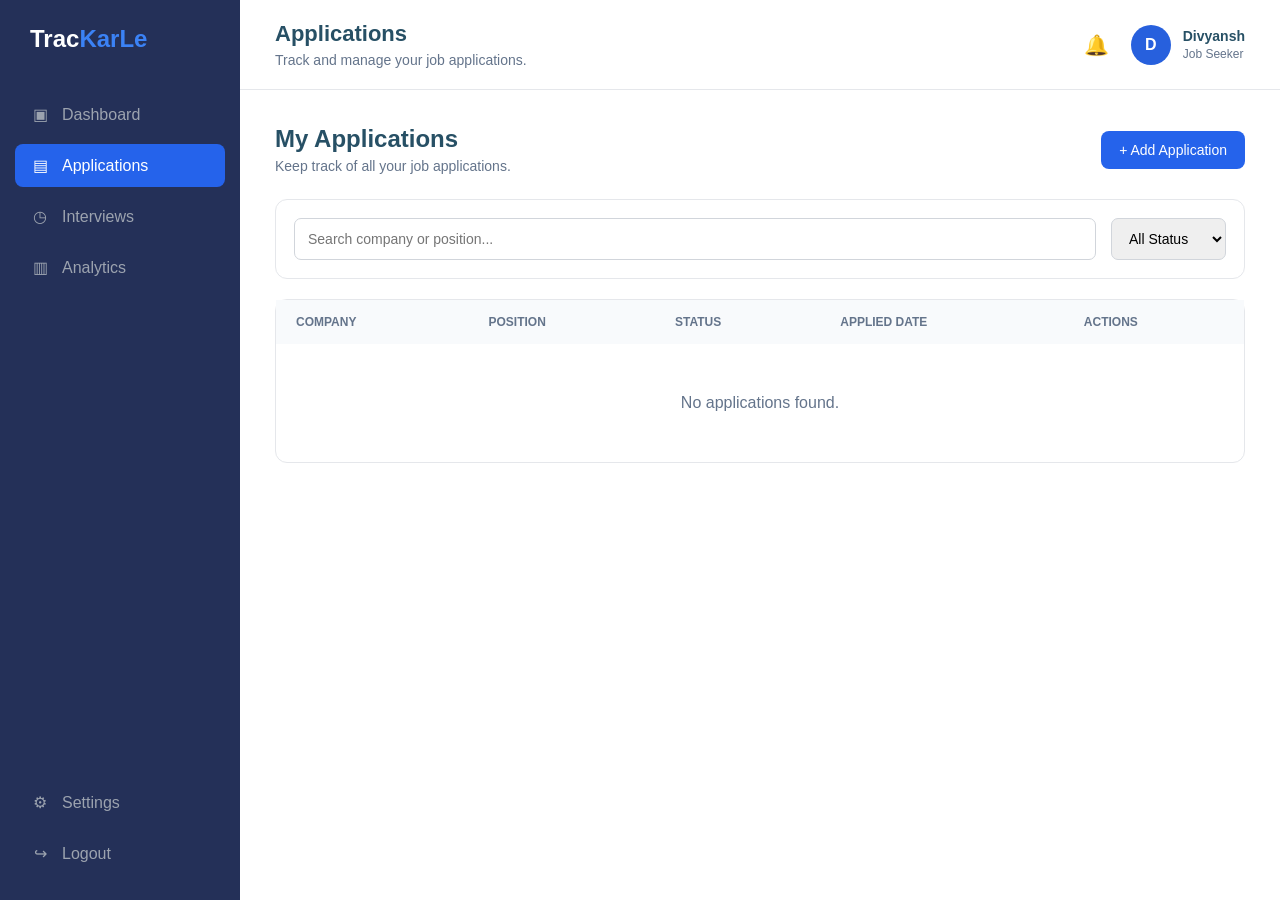
==== applications.html @ 7653cfcc "Initial commit" ====
<!DOCTYPE html>
<html lang="en">

<head>

    <meta charset="UTF-8">

    <meta name="viewport" content="width=device-width, initial-scale=1.0">

    <title>TracKarLe - Applications</title>

    <link rel="stylesheet" href="style.css">

</head>

<body>

    <div class="app">

        <!-- SIDEBAR -->

        <aside class="sidebar">

            <div class="logo">
                <h1>Trac<span>KarLe</span></h1>
            </div>

            <nav class="sidebar-nav">

                <a href="dashboard.html" class="nav-link">
                    <span>▣</span>
                    Dashboard
                </a>

                <a href="applications.html" class="nav-link active">
                    <span>▤</span>
                    Applications
                </a>

                <a href="interviews.html" class="nav-link">
                    <span>◷</span>
                    Interviews
                </a>

                <a href="analytics.html" class="nav-link">
                    <span>▥</span>
                    Analytics
                </a>

            </nav>

            <div class="sidebar-bottom">

                <a href="#" class="nav-link">
                    <span>⚙</span>
                    Settings
                </a>

                <a href="index.html" class="nav-link">
                    <span>↪</span>
                    Logout
                </a>

            </div>

        </aside>


        <!-- MAIN CONTENT -->

        <main class="main-content">

            <!-- TOPBAR -->

            <header class="topbar">

                <div>

                    <h2>Applications</h2>

                    <p class="welcome-text">
                        Track and manage your job applications.
                    </p>

                </div>

                <div class="profile">

                    <div class="notification">
                        🔔
                    </div>

                    <div class="avatar">
                        D
                    </div>

                    <div class="profile-info">

                        <strong>Divyansh</strong>

                        <span>Job Seeker</span>

                    </div>

                </div>

            </header>


            <!-- APPLICATION CONTENT -->

            <section class="dashboard">

                <!-- PAGE HEADER -->

                <div class="applications-header">

                    <div>

                        <h2>My Applications</h2>

                        <p>
                            Keep track of all your job applications.
                        </p>

                    </div>

                    <button
                        class="primary-btn"
                        id="addApplicationBtn"
                    >
                        + Add Application
                    </button>

                </div>


                <!-- SEARCH + FILTER -->

                <div class="filters">

                    <input
                        type="text"
                        id="searchInput"
                        placeholder="Search company or position..."
                    >

                    <select id="statusFilter">

                        <option value="all">
                            All Status
                        </option>

                        <option value="Applied">
                            Applied
                        </option>

                        <option value="Interview">
                            Interview
                        </option>

                        <option value="Offer">
                            Offer
                        </option>

                        <option value="Rejected">
                            Rejected
                        </option>

                        <option value="Withdrawn">
                            Withdrawn
                        </option>

                    </select>

                </div>


                <!-- APPLICATION TABLE -->

                <div class="applications-card">

                    <table>

                        <thead>

                            <tr>

                                <th>Company</th>

                                <th>Position</th>

                                <th>Status</th>

                                <th>Applied Date</th>

                                <th>Actions</th>

                            </tr>

                        </thead>

                        <tbody id="applicationsTable">

                        </tbody>

                    </table>


                    <!-- EMPTY MESSAGE -->

                    <div
                        id="emptyMessage"
                        class="empty-message"
                    >
                        No applications found.
                    </div>

                </div>

            </section>

        </main>

    </div>


    <!-- ADD APPLICATION MODAL -->

    <div
        class="modal-overlay"
        id="applicationModal"
    >

        <div class="modal">

            <div class="modal-header">

                <div>

                    <h2 id="modalTitle">
                        Add Application
                    </h2>

                    <p>
                        Add a new job application.
                    </p>

                </div>

                <button
                    class="close-btn"
                    id="closeModalBtn"
                >
                    ×
                </button>

            </div>


            <form id="applicationForm">

                <input
                    type="hidden"
                    id="editId"
                >


                <div class="form-group">

                    <label for="company">
                        Company Name
                    </label>

                    <input
                        type="text"
                        id="company"
                        placeholder="e.g. Google"
                        required
                    >

                </div>


                <div class="form-group">

                    <label for="position">
                        Job Position
                    </label>

                    <input
                        type="text"
                        id="position"
                        placeholder="e.g. Frontend Intern"
                        required
                    >

                </div>


                <div class="form-row">

                    <div class="form-group">

                        <label for="status">
                            Status
                        </label>

                        <select id="status">

                            <option value="Applied">
                                Applied
                            </option>

                            <option value="Interview">
                                Interview
                            </option>

                            <option value="Offer">
                                Offer
                            </option>

                            <option value="Rejected">
                                Rejected
                            </option>

                            <option value="Withdrawn">
                                Withdrawn
                            </option>

                        </select>

                    </div>


                    <div class="form-group">

                        <label for="date">
                            Applied Date
                        </label>

                        <input
                            type="date"
                            id="date"
                            required
                        >

                    </div>

                </div>


                <div class="form-group">

                    <label for="jobUrl">
                        Job URL
                    </label>

                    <input
                        type="url"
                        id="jobUrl"
                        placeholder="https://..."
                    >

                </div>


                <div class="form-group">

                    <label for="notes">
                        Notes
                    </label>

                    <textarea
                        id="notes"
                        placeholder="Add notes..."
                    ></textarea>

                </div>


                <div class="modal-actions">

                    <button
                        type="button"
                        class="cancel-btn"
                        id="cancelBtn"
                    >
                        Cancel
                    </button>

                    <button
                        type="submit"
                        class="primary-btn"
                    >
                        Save Application
                    </button>

                </div>

            </form>

        </div>

    </div>


    <script src="script.js"></script>

</body>

</html>
---- style.css ----
/* =========================
   RESET
========================= */

* {
    margin: 0;
    padding: 0;
    box-sizing: border-box;
}


/* =========================
   BODY
========================= */

body {
    font-family: Arial, sans-serif;
    background-color: white;
    color: #275065;
}


/* =========================
   APP LAYOUT
========================= */

.app {
    display: flex;
    min-height: 100vh;
}


/* =========================
   SIDEBAR
========================= */

.sidebar {
    width: 240px;
    min-height: 100vh;

    background-color: #243058;

    color: white;

    padding: 25px 15px;

    display: flex;
    flex-direction: column;
}


/* LOGO */

.logo {
    padding: 0 15px;
    margin-bottom: 40px;
}

.logo h1 {
    font-size: 24px;
}

.logo span {
    color: #3b82f6;
}


/* NAVIGATION */

.sidebar-nav {
    display: flex;
    flex-direction: column;

    gap: 8px;
}


.nav-link {
    display: flex;
    align-items: center;

    gap: 12px;

    padding: 12px 15px;

    color: #9ca3af;

    text-decoration: none;

    border-radius: 8px;

    transition: 0.2s;
}


.nav-link:hover {
    background-color: #1f2937;

    color: white;
}


.nav-link.active {
    background-color: #2563eb;

    color: white;
}


.nav-link span {
    width: 20px;

    text-align: center;
}


/* SIDEBAR BOTTOM */

.sidebar-bottom {
    margin-top: auto;

    display: flex;
    flex-direction: column;

    gap: 8px;
}


/* =========================
   MAIN CONTENT
========================= */

.main-content {
    flex: 1;

    min-width: 0;
}


/* =========================
   TOPBAR
========================= */

.topbar {
    height: 90px;

    background-color: white;

    border-bottom: 1px solid #e5e7eb;

    display: flex;

    align-items: center;

    justify-content: space-between;

    padding: 0 35px;
}


.topbar h2 {
    font-size: 22px;

    margin-bottom: 5px;
}


.welcome-text {
    color: #64748b;

    font-size: 14px;
}


/* PROFILE */

.profile {
    display: flex;

    align-items: center;

    gap: 12px;
}


.notification {
    font-size: 20px;

    margin-right: 10px;

    cursor: pointer;
}


.avatar {
    width: 40px;
    height: 40px;

    background-color: #2760dd;

    color: white;

    border-radius: 50%;

    display: flex;

    align-items: center;

    justify-content: center;

    font-weight: bold;
}


.profile-info {
    display: flex;

    flex-direction: column;

    gap: 3px;
}


.profile-info strong {
    font-size: 14px;
}


.profile-info span {
    font-size: 12px;

    color: #64748b;
}


/* =========================
   DASHBOARD
========================= */

.dashboard {
    padding: 35px;
}


/* =========================
   STAT CARDS
========================= */

.stats-grid {
    display: grid;

    grid-template-columns:
        repeat(4, 1fr);

    gap: 20px;

    margin-bottom: 25px;
}


.stat-card {
    background-color: white;

    border: 1px solid #e5e7eb;

    border-radius: 12px;

    padding: 22px;

    display: flex;

    align-items: center;

    gap: 15px;
}


.stat-icon {
    width: 48px;
    height: 48px;

    border-radius: 10px;

    background-color: #eff6ff;

    display: flex;

    align-items: center;

    justify-content: center;

    font-size: 22px;
}


.stat-card p {
    color: #64748b;

    font-size: 13px;

    margin-bottom: 5px;
}


.stat-card h3 {
    font-size: 25px;
}


/* =========================
   DASHBOARD GRID
========================= */

.dashboard-grid {
    display: grid;

    grid-template-columns: 2fr 1fr;

    gap: 20px;
}


/* =========================
   CARD
========================= */

.card {
    background-color: rgb(255, 255, 255);

    border: 1px solid #e5e7eb;

    border-radius: 12px;

    padding: 25px;
}


.card-header {
    display: flex;

    align-items: center;

    justify-content: space-between;

    margin-bottom: 25px;
}


.card-header h3 {
    font-size: 17px;

    margin-bottom: 5px;
}


.card-header p {
    font-size: 13px;

    color: #64748b;
}


.card-header a {
    color: #2563eb;

    text-decoration: none;

    font-size: 13px;
}


/* =========================
   CHART
========================= */

.chart-placeholder {
    height: 250px;

    display: flex;

    align-items: flex-end;

    justify-content: space-around;

    border-bottom: 1px solid #e5e7eb;

    padding: 20px 10px 0;
}


.chart-bar {
    width: 35px;

    background-color: #3b82f6;

    border-radius: 6px 6px 0 0;

    position: relative;

    min-height: 20px;
}


.chart-bar span {
    position: absolute;

    bottom: -25px;

    left: 50%;

    transform: translateX(-50%);

    font-size: 11px;

    color: #64748b;
}


/* =========================
   INTERVIEWS
========================= */

.interview-item {
    display: flex;

    align-items: center;

    gap: 12px;

    padding: 15px 0;

    border-bottom: 1px solid #e5e7eb;
}


.interview-item:last-child {
    border-bottom: none;
}


.company-logo {
    width: 40px;
    height: 40px;

    border-radius: 8px;

    background-color: #eff6ff;

    color: #2563eb;

    display: flex;

    align-items: center;

    justify-content: center;

    font-weight: bold;
}


.interview-details {
    display: flex;

    flex-direction: column;

    gap: 3px;
}


.interview-details strong {
    font-size: 14px;
}


.interview-details span {
    font-size: 12px;

    color: #64748b;
}


.interview-details small {
    font-size: 11px;

    color: #94a3b8;
}


/* =========================
   MOBILE
========================= */

@media (max-width: 1000px) {

    .stats-grid {
        grid-template-columns:
            repeat(2, 1fr);
    }

    .dashboard-grid {
        grid-template-columns: 1fr;
    }

}


@media (max-width: 700px) {

    .sidebar {
        width: 70px;

        padding: 20px 10px;
    }


    .logo h1 {
        font-size: 0;
    }


    .logo h1::after {
        content: "TKL";

        font-size: 20px;
    }


    .nav-link {
        justify-content: center;

        padding: 12px;
    }


    .nav-link:not(.active) span,
    .nav-link span {
        margin: 0;
    }


    .nav-link {
        font-size: 0;
    }


    .nav-link span {
        font-size: 18px;
    }


    .profile-info {
        display: none;
    }


    .topbar {
        padding: 0 20px;
    }


    .dashboard {
        padding: 20px;
    }


    .stats-grid {
        grid-template-columns: 1fr;
    }

}
/* =========================
   APPLICATIONS PAGE
========================= */

.applications-header {
    display: flex;
    align-items: center;
    justify-content: space-between;

    margin-bottom: 25px;
}

.applications-header h2 {
    margin-bottom: 5px;
}

.applications-header p {
    color: #64748b;
    font-size: 14px;
}


/* BUTTON */

.primary-btn {
    background-color: #2563eb;
    color: white;

    border: none;
    border-radius: 8px;

    padding: 11px 18px;

    font-size: 14px;

    cursor: pointer;

    transition: 0.2s;
}

.primary-btn:hover {
    background-color: #1d4ed8;
}


/* FILTERS */

.filters {
    background-color: white;

    border: 1px solid #e5e7eb;

    border-radius: 12px;

    padding: 18px;

    display: flex;

    gap: 15px;

    margin-bottom: 20px;
}

.filters input {
    flex: 1;
}

.filters input,
.filters select {
    padding: 11px 13px;

    border: 1px solid #d1d5db;

    border-radius: 7px;

    font-size: 14px;

    outline: none;
}

.filters input:focus,
.filters select:focus {
    border-color: #2563eb;
}


/* APPLICATION TABLE */

.applications-card {
    background-color: white;

    border: 1px solid #e5e7eb;

    border-radius: 12px;

    overKarLe-x: auto;
}

.applications-card table {
    width: 100%;

    border-collapse: collapse;
}

.applications-card th {
    background-color: #f8fafc;

    color: #64748b;

    font-size: 12px;

    text-align: left;

    padding: 15px 20px;

    text-transform: uppercase;
}

.applications-card td {
    padding: 18px 20px;

    border-top: 1px solid #e5e7eb;

    font-size: 14px;
}


/* STATUS */

.status {
    display: inline-block;

    padding: 5px 10px;

    border-radius: 20px;

    font-size: 12px;

    font-weight: 600;
}

.status-applied {
    background-color: #eff6ff;
    color: #2563eb;
}

.status-interview {
    background-color: #fef3c7;
    color: #92400e;
}

.status-offer {
    background-color: #dcfce7;
    color: #166534;
}

.status-rejected {
    background-color: #fee2e2;
    color: #991b1b;
}

.status-withdrawn {
    background-color: #f1f5f9;
    color: #475569;
}


/* ACTION BUTTONS */

.action-btn {
    border: none;

    background: none;

    cursor: pointer;

    margin-right: 10px;

    font-size: 13px;
}

.edit-btn {
    color: #2563eb;
}

.delete-btn {
    color: #dc2626;
}


/* EMPTY MESSAGE */

.empty-message {
    text-align: center;

    padding: 50px;

    color: #64748b;

    display: none;
}


/* =========================
   MODAL
========================= */

.modal-overlay {
    position: fixed;

    inset: 0;

    background-color: rgba(15, 23, 42, 0.6);

    display: none;

    align-items: center;

    justify-content: center;

    padding: 20px;

    z-index: 1000;
}

.modal-overlay.show {
    display: flex;
}


.modal {
    background-color: white;

    width: 100%;

    max-width: 550px;

    max-height: 90vh;

    overKarLe-y: auto;

    border-radius: 12px;

    padding: 25px;
}


/* MODAL HEADER */

.modal-header {
    display: flex;

    justify-content: space-between;

    align-items: flex-start;

    margin-bottom: 25px;
}

.modal-header h2 {
    margin-bottom: 5px;
}

.modal-header p {
    color: #64748b;

    font-size: 13px;
}


.close-btn {
    border: none;

    background: none;

    font-size: 28px;

    color: #64748b;

    cursor: pointer;
}


/* FORM */

.form-group {
    display: flex;

    flex-direction: column;

    gap: 7px;

    margin-bottom: 18px;
}

.form-group label {
    font-size: 13px;

    font-weight: 600;

    color: #334155;
}

.form-group input,
.form-group select,
.form-group textarea {
    padding: 11px 12px;

    border: 1px solid #d1d5db;

    border-radius: 7px;

    font-size: 14px;

    font-family: inherit;

    outline: none;
}

.form-group textarea {
    min-height: 90px;

    resize: vertical;
}

.form-group input:focus,
.form-group select:focus,
.form-group textarea:focus {
    border-color: #2563eb;
}


.form-row {
    display: grid;

    grid-template-columns: 1fr 1fr;

    gap: 15px;
}


/* MODAL ACTIONS */

.modal-actions {
    display: flex;

    justify-content: flex-end;

    gap: 10px;

    margin-top: 25px;
}

.cancel-btn {
    background-color: #f1f5f9;

    color: #334155;

    border: none;

    padding: 11px 18px;

    border-radius: 8px;

    cursor: pointer;
}

.cancel-btn:hover {
    background-color: #e2e8f0;
}


/* MOBILE */

@media (max-width: 700px) {

    .applications-header {
        flex-direction: column;

        align-items: flex-start;

        gap: 15px;
    }

    .filters {
        flex-direction: column;
    }

    .form-row {
        grid-template-columns: 1fr;
    }

}
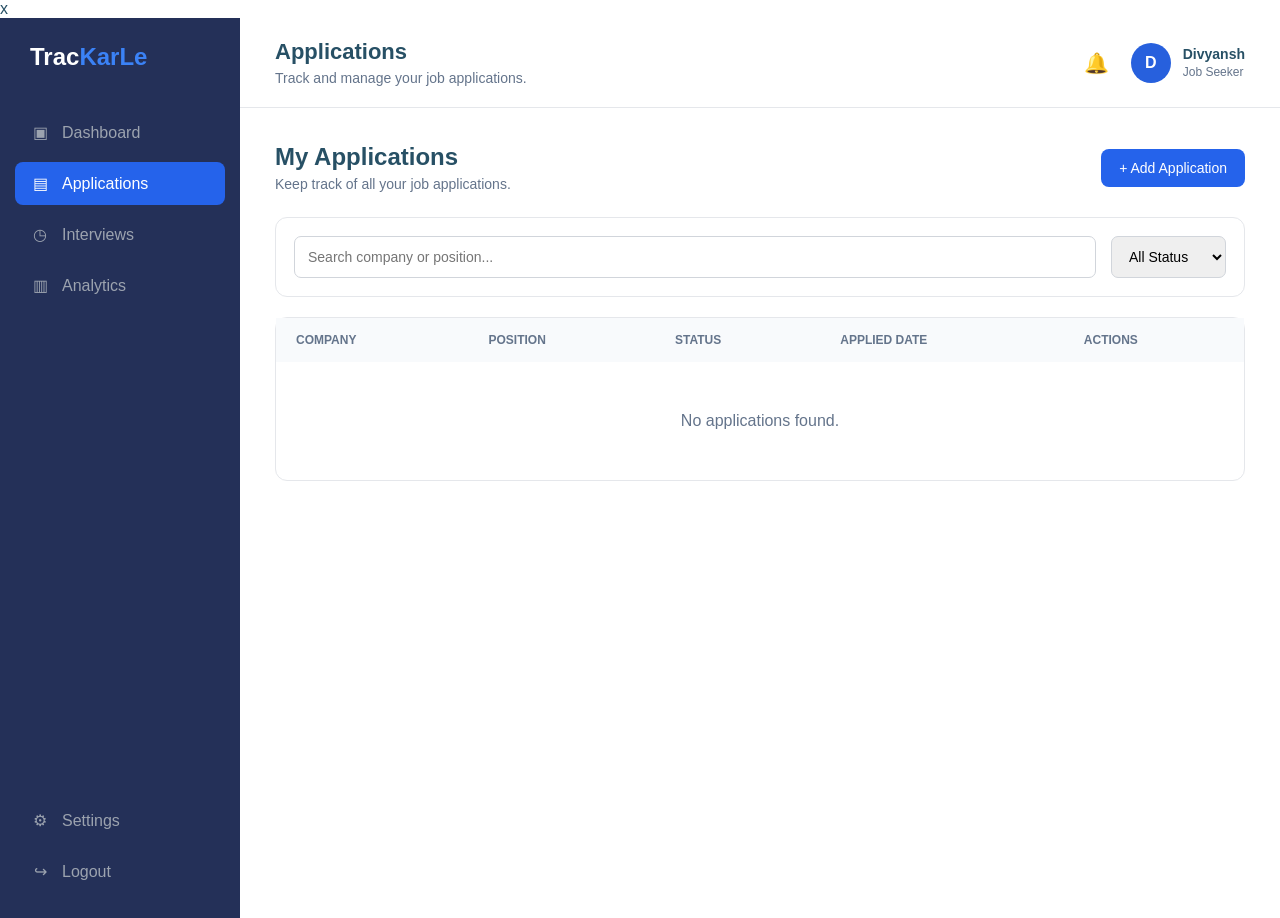
==== commit 55ce251f: "Updated UI and cleaned project code" ====
--- a/applications.html
+++ b/applications.html
@@ -1,4 +1,4 @@
-<!DOCTYPE html>
+x<!DOCTYPE html>
 <html lang="en">
 
 <head>
@@ -16,8 +16,6 @@
 <body>
 
     <div class="app">
-
-        <!-- SIDEBAR -->
 
         <aside class="sidebar">
 
@@ -65,13 +63,8 @@
 
         </aside>
 
-
-        <!-- MAIN CONTENT -->
-
         <main class="main-content">
-
-            <!-- TOPBAR -->
-
+    
             <header class="topbar">
 
                 <div>
@@ -106,12 +99,7 @@
 
             </header>
 
-
-            <!-- APPLICATION CONTENT -->
-
             <section class="dashboard">
-
-                <!-- PAGE HEADER -->
 
                 <div class="applications-header">
 
@@ -133,9 +121,6 @@
                     </button>
 
                 </div>
-
-
-                <!-- SEARCH + FILTER -->
 
                 <div class="filters">
 
@@ -175,9 +160,6 @@
 
                 </div>
 
-
-                <!-- APPLICATION TABLE -->
-
                 <div class="applications-card">
 
                     <table>
@@ -205,9 +187,6 @@
                         </tbody>
 
                     </table>
-
-
-                    <!-- EMPTY MESSAGE -->
 
                     <div
                         id="emptyMessage"
@@ -223,9 +202,6 @@
         </main>
 
     </div>
-
-
-    <!-- ADD APPLICATION MODAL -->
 
     <div
         class="modal-overlay"
--- a/style.css
+++ b/style.css
@@ -1,6 +1,4 @@
-/* =========================
-   RESET
-========================= */
+/*Reset*/
 
 * {
     margin: 0;
@@ -9,9 +7,7 @@
 }
 
 
-/* =========================
-   BODY
-========================= */
+/* BODY */
 
 body {
     font-family: Arial, sans-serif;
@@ -20,9 +16,7 @@
 }
 
 
-/* =========================
-   APP LAYOUT
-========================= */
+/* APP LAYOUT */
 
 .app {
     display: flex;
@@ -30,9 +24,7 @@
 }
 
 
-/* =========================
-   SIDEBAR
-========================= */
+/* SIDEBAR */
 
 .sidebar {
     width: 240px;
@@ -65,7 +57,7 @@
 }
 
 
-/* NAVIGATION */
+/*NAVIGATION*/
 
 .sidebar-nav {
     display: flex;
@@ -126,9 +118,7 @@
 }
 
 
-/* =========================
-   MAIN CONTENT
-========================= */
+/* MAIN CONTENT*/
 
 .main-content {
     flex: 1;
@@ -137,10 +127,8 @@
 }
 
 
-/* =========================
-   TOPBAR
-========================= */
-
+/* TOPBAR*/
+ 
 .topbar {
     height: 90px;
 
@@ -172,7 +160,7 @@
 }
 
 
-/* PROFILE */
+/* PROFILE*/
 
 .profile {
     display: flex;
@@ -233,18 +221,11 @@
 }
 
 
-/* =========================
-   DASHBOARD
-========================= */
+/* DASHBOARD*/
 
 .dashboard {
     padding: 35px;
 }
-
-
-/* =========================
-   STAT CARDS
-========================= */
 
 .stats-grid {
     display: grid;
@@ -306,11 +287,6 @@
     font-size: 25px;
 }
 
-
-/* =========================
-   DASHBOARD GRID
-========================= */
-
 .dashboard-grid {
     display: grid;
 
@@ -319,11 +295,6 @@
     gap: 20px;
 }
 
-
-/* =========================
-   CARD
-========================= */
-
 .card {
     background-color: rgb(255, 255, 255);
 
@@ -368,11 +339,6 @@
     font-size: 13px;
 }
 
-
-/* =========================
-   CHART
-========================= */
-
 .chart-placeholder {
     height: 250px;
 
@@ -414,12 +380,6 @@
 
     color: #64748b;
 }
-
-
-/* =========================
-   INTERVIEWS
-========================= */
-
 .interview-item {
     display: flex;
 
@@ -485,11 +445,6 @@
     color: #94a3b8;
 }
 
-
-/* =========================
-   MOBILE
-========================= */
-
 @media (max-width: 1000px) {
 
     .stats-grid {
@@ -568,10 +523,6 @@
     }
 
 }
-/* =========================
-   APPLICATIONS PAGE
-========================= */
-
 .applications-header {
     display: flex;
     align-items: center;
@@ -588,9 +539,6 @@
     color: #64748b;
     font-size: 14px;
 }
-
-
-/* BUTTON */
 
 .primary-btn {
     background-color: #2563eb;
@@ -769,12 +717,7 @@
 
     display: none;
 }
-
-
-/* =========================
-   MODAL
-========================= */
-
+/*modal*/
 .modal-overlay {
     position: fixed;
 
